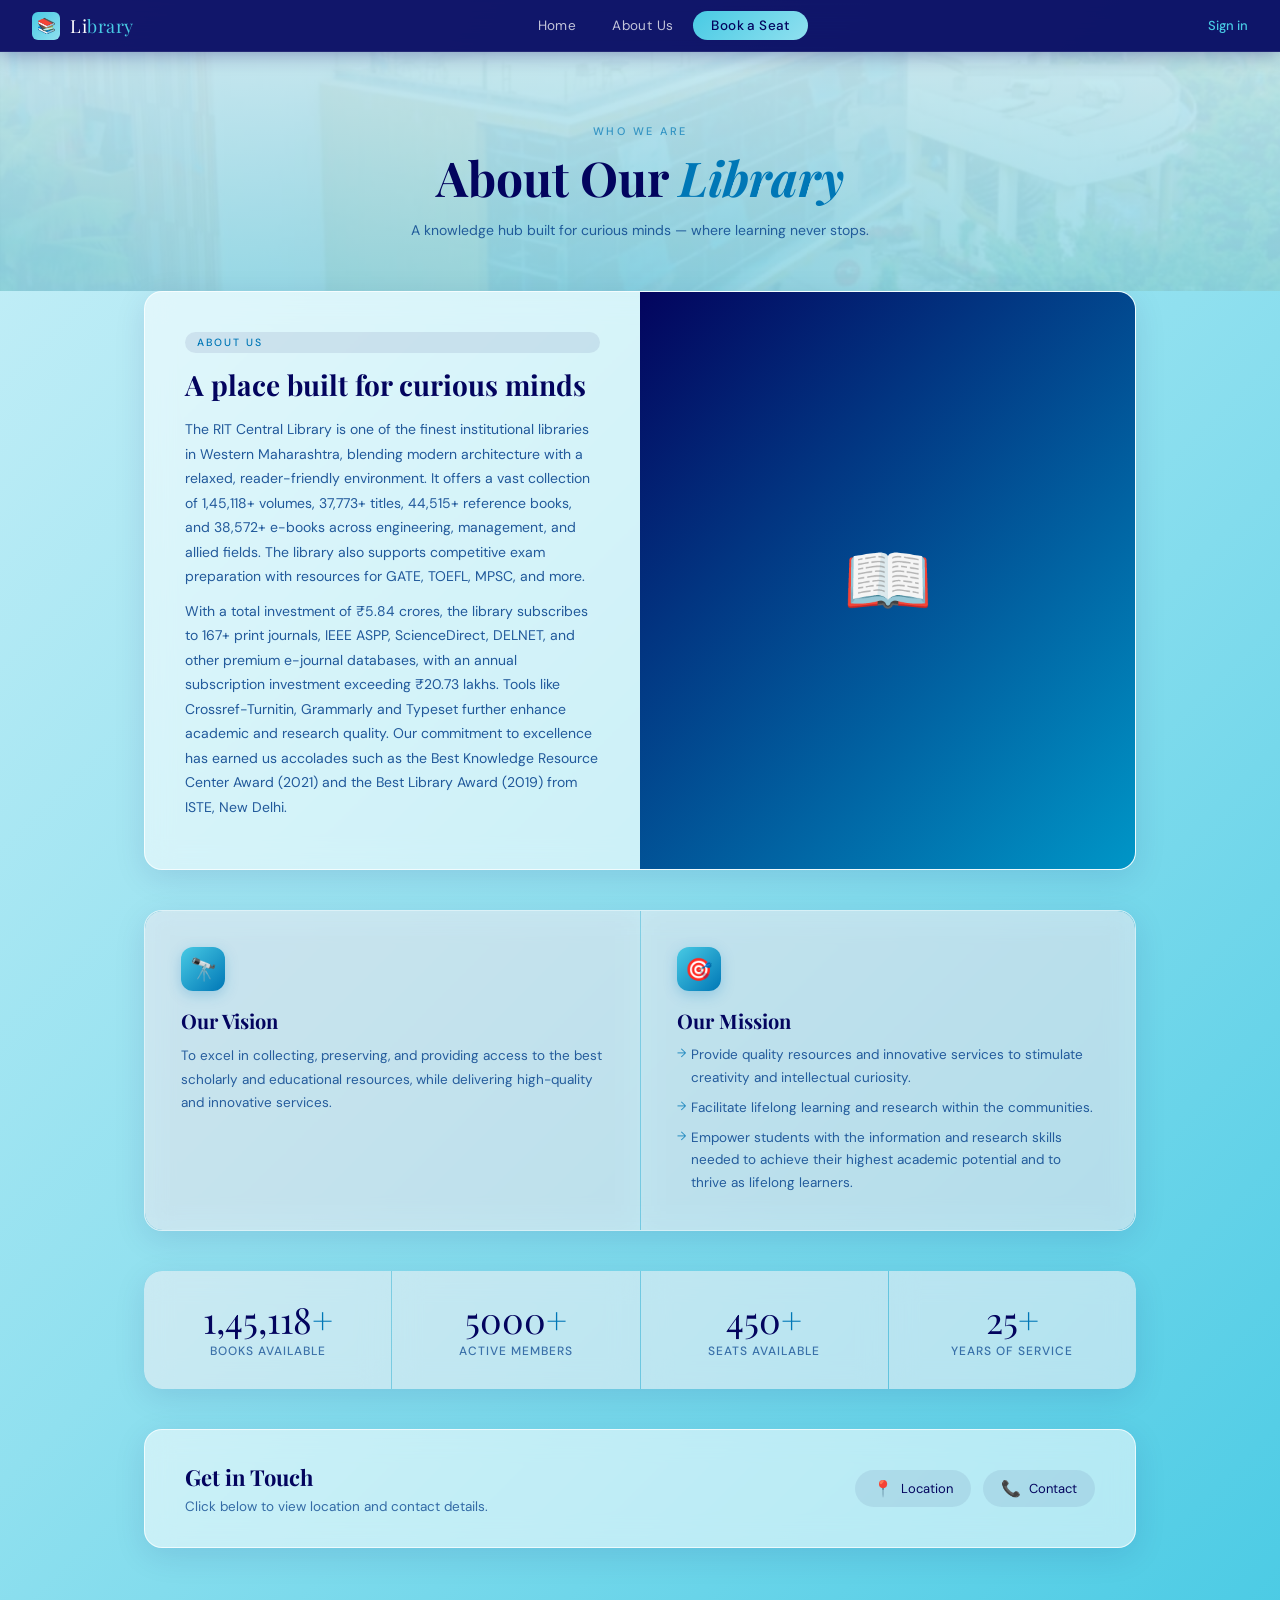
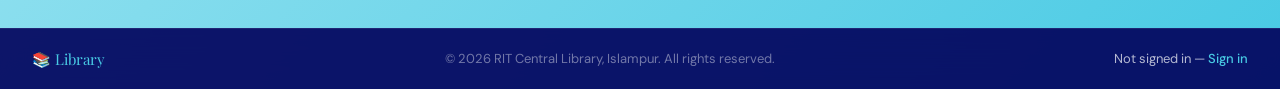
==== aboutUs.html @ e01e8cc7 "first commit" ====
<!DOCTYPE html>
<html lang="en">
<head>
    <title>About Us — Library</title>
    <meta charset="UTF-8" />
    <meta name="viewport" content="width=device-width, initial-scale=1.0" />
    <link href="https://fonts.googleapis.com/css2?family=Playfair+Display:ital,wght@0,600;1,500&family=DM+Sans:wght@300;400;500&display=swap" rel="stylesheet">
    <link rel="stylesheet" href="nav-profile.css" />
    <style>
        *, *::before, *::after { box-sizing: border-box; margin: 0; padding: 0; }
        body {
            width: 100%; min-height: 100vh;
            background: linear-gradient(135deg, #caf0f8 0%, #90e0ef 50%, #48cae4 100%);
            font-family: 'DM Sans', sans-serif;
            display: flex; flex-direction: column;
        }
        nav {
            width: 100%; display: flex; align-items: center;
            justify-content: space-between; padding: 0 32px; height: 52px;
            background: rgba(3, 4, 94, 0.92); backdrop-filter: blur(12px);
            -webkit-backdrop-filter: blur(12px); position: sticky; top: 0; z-index: 100;
            border-bottom: 1px solid rgba(255,255,255,0.08);
            box-shadow: 0 2px 20px rgba(3, 4, 94, 0.35);
        }
        .logo-wrap { display: flex; align-items: center; gap: 10px; text-decoration: none; cursor: pointer; flex-shrink: 0; }
        .logo-icon {
            width: 28px; height: 28px;
            background: linear-gradient(135deg, #48cae4, #90e0ef);
            border-radius: 6px; display: flex; align-items: center;
            justify-content: center; font-size: 15px; transition: transform 0.3s ease;
        }
        .logo-wrap:hover .logo-icon { transform: rotate(-8deg) scale(1.1); }
        .logo-text { font-family: 'Playfair Display', serif; font-size: 18px; color: #fff; letter-spacing: 0.5px; }
        .logo-text span { color: #48cae4; }
        nav ul { list-style: none; display: flex; align-items: center; gap: 4px; }
        nav ul li a {
            display: inline-block; text-decoration: none;
            color: rgba(255,255,255,0.75); font-family: 'DM Sans', sans-serif;
            font-size: 13.5px; font-weight: 400; letter-spacing: 0.4px;
            padding: 6px 16px; border-radius: 20px; transition: all 0.25s ease;
        }
        nav ul li a:hover { color: #fff; background: rgba(72,202,228,0.18); }
        nav ul li a.cta { color: #03045e; background: linear-gradient(135deg, #48cae4, #90e0ef); font-weight: 500; padding: 6px 18px; }
        nav ul li a.cta:hover { background: linear-gradient(135deg, #90e0ef, #caf0f8); transform: translateY(-1px); box-shadow: 0 4px 14px rgba(72,202,228,0.45); }
        .page-hero {
            text-align: center; padding: 72px 20px 48px;
            background:
                linear-gradient(180deg, rgba(202,240,248,0.82) 0%, rgba(144,224,239,0.78) 100%),
                url('images/rit_lib.jpeg') center 40% / cover no-repeat;
            position: relative;
        }
        .page-hero .eyebrow { font-size: 11px; font-weight: 500; letter-spacing: 2.5px; text-transform: uppercase; color: #0077b6; opacity: 0.7; margin-bottom: 12px; }
        .page-hero h1 { font-family: 'Playfair Display', serif; font-size: clamp(28px, 4.5vw, 48px); color: #03045e; line-height: 1.15; margin-bottom: 14px; }
        .page-hero h1 em { font-style: italic; color: #0077b6; }
        .page-hero p { font-size: 14px; color: #023e8a; opacity: 0.8; max-width: 480px; margin: 0 auto; line-height: 1.7; }
        .content-wrap { max-width: 1040px; margin: 0 auto; padding: 0 24px 80px; display: flex; flex-direction: column; gap: 40px; flex: 1; }
        .card { background: rgba(255,255,255,0.55); backdrop-filter: blur(14px); -webkit-backdrop-filter: blur(14px); border: 1px solid rgba(255,255,255,0.7); border-radius: 18px; box-shadow: 0 8px 32px rgba(3, 4, 94, 0.10); overflow: hidden; }
        .section-label { display: inline-block; background: rgba(3, 4, 94, 0.08); color: #0077b6; font-size: 10.5px; font-weight: 500; letter-spacing: 2px; text-transform: uppercase; padding: 4px 12px; border-radius: 20px; margin-bottom: 14px; }
        .about-intro { display: grid; grid-template-columns: 1fr 1fr; gap: 0; }
        .about-intro .text-side { padding: 40px; display: flex; flex-direction: column; justify-content: center; }
        .about-intro .text-side h2 { font-family: 'Playfair Display', serif; font-size: clamp(20px, 2.5vw, 28px); color: #03045e; margin-bottom: 14px; line-height: 1.3; }
        .about-intro .text-side p { font-size: 14px; color: #023e8a; opacity: 0.85; line-height: 1.75; margin-bottom: 10px; }
        .about-intro .img-side { background: linear-gradient(135deg, #03045e 0%, #0096c7 100%); min-height: 280px; display: flex; align-items: center; justify-content: center; font-size: 72px; position: relative; overflow: hidden; }
        .about-intro .img-side img { width: 100%; height: 100%; object-fit: cover; display: block; position: absolute; inset: 0; }
        .vm-grid { display: grid; grid-template-columns: 1fr 1fr; gap: 1px; background: rgba(3,4,94,0.08); }
        .vm-block { background: rgba(255,255,255,0.55); backdrop-filter: blur(14px); padding: 36px; }
        .vm-block:first-child { border-radius: 18px 0 0 18px; }
        .vm-block:last-child  { border-radius: 0 18px 18px 0; }
        .vm-block .icon { width: 44px; height: 44px; background: linear-gradient(135deg, #48cae4, #0077b6); border-radius: 12px; display: flex; align-items: center; justify-content: center; font-size: 22px; margin-bottom: 16px; box-shadow: 0 4px 14px rgba(0,119,182,0.25); }
        .vm-block h3 { font-family: 'Playfair Display', serif; font-size: 20px; color: #03045e; margin-bottom: 10px; }
        .vm-block p { font-size: 13.5px; color: #023e8a; opacity: 0.82; line-height: 1.72; }
        .mission-list { list-style: none; padding: 0; margin: 0; display: flex; flex-direction: column; gap: 8px; }
        .mission-list li { font-size: 13.5px; color: #023e8a; opacity: 0.82; line-height: 1.65; padding-left: 14px; position: relative; }
        .mission-list li::before { content: '→'; position: absolute; left: 0; color: #0077b6; font-size: 12px; }
        .stats-row { display: grid; grid-template-columns: repeat(4, 1fr); gap: 1px; background: rgba(3,4,94,0.08); border-radius: 18px; overflow: hidden; box-shadow: 0 8px 32px rgba(3,4,94,0.10); }
        .stat-box { background: rgba(255,255,255,0.55); backdrop-filter: blur(14px); padding: 30px 20px; text-align: center; }
        .stat-box .number { font-family: 'Playfair Display', serif; font-size: clamp(22px, 3vw, 36px); color: #03045e; line-height: 1; margin-bottom: 6px; }
        .stat-box .number span { color: #0077b6; }
        .stat-box .label { font-size: 12px; color: #023e8a; opacity: 0.7; text-transform: uppercase; letter-spacing: 1px; font-weight: 500; }
        .contact-strip { display: flex; align-items: center; justify-content: space-between; flex-wrap: wrap; gap: 20px; padding: 32px 40px; }
        .contact-strip .left h3 { font-family: 'Playfair Display', serif; font-size: clamp(18px, 2.5vw, 22px); color: #03045e; margin-bottom: 6px; }
        .contact-strip .left p { font-size: 13.5px; color: #023e8a; opacity: 0.75; }
        .contact-items { display: flex; gap: 12px; flex-wrap: wrap; }
        .contact-chip { display: flex; align-items: center; gap: 8px; background: rgba(3,4,94,0.07); border: none; border-radius: 30px; padding: 8px 18px; font-size: 13px; color: #03045e; cursor: pointer; font-family: 'DM Sans', sans-serif; transition: background 0.2s; }
        .contact-chip:hover { background: rgba(3,4,94,0.14); }
        .contact-chip .ci { font-size: 16px; }
        .info-box { margin-top: 16px; padding: 14px 18px; background: rgba(255,255,255,0.6); border-radius: 12px; line-height: 1.85; width: 100%; font-size: 13.5px; color: #03045e; display: none; }
        .info-box.visible { display: block; }
        footer { background: rgba(3, 4, 94, 0.92); backdrop-filter: blur(12px); -webkit-backdrop-filter: blur(12px); border-top: 1px solid rgba(255,255,255,0.08); color: rgba(255,255,255,0.7); padding: 20px 32px; display: flex; align-items: center; justify-content: space-between; flex-wrap: wrap; gap: 14px; font-size: 13px; }
        footer .footer-left { font-family: 'Playfair Display', serif; color: #48cae4; font-size: 15px; }
        footer .footer-center { opacity: 0.6; }
        footer .footer-profile { display: flex; align-items: center; gap: 10px; }
        footer .profile-avatar { width: 32px; height: 32px; border-radius: 50%; background: linear-gradient(135deg, #48cae4, #0077b6); display: flex; align-items: center; justify-content: center; font-size: 14px; font-weight: 600; color: #fff; text-transform: uppercase; }
        footer .profile-name { color: #caf0f8; font-weight: 500; }
        footer .profile-role { color: rgba(202,240,248,0.5); font-size: 12px; }
        footer .login-prompt a { color: #48cae4; text-decoration: none; font-weight: 500; }
        footer .login-prompt a:hover { text-decoration: underline; }
        @media (max-width: 700px) {
            .about-intro { grid-template-columns: 1fr; }
            .about-intro .img-side { min-height: 180px; }
            .vm-grid { grid-template-columns: 1fr; }
            .vm-block:first-child { border-radius: 18px 18px 0 0; }
            .vm-block:last-child  { border-radius: 0 0 18px 18px; }
            .stats-row { grid-template-columns: 1fr 1fr; }
            .contact-strip { flex-direction: column; align-items: flex-start; }
            footer { flex-direction: column; align-items: flex-start; text-align: left; }
        }
        @media (max-width: 480px) {
            nav { padding: 0 16px; }
            .content-wrap { padding: 0 14px 60px; }
            .about-intro .text-side { padding: 24px 20px; }
            .vm-block { padding: 24px 20px; }
            .stat-box { padding: 22px 14px; }
            .contact-strip { padding: 24px 20px; }
            .page-hero { padding: 32px 16px 20px; }
        }
    </style>
</head>
<body>
    <!-- NAVBAR -->
    <nav>
        <a class="logo-wrap" href="index.html">
            <div class="logo-icon">📚</div>
            <span class="logo-text">Li<span>brary</span></span>
        </a>
        <ul>
            <li><a href="index.html">Home</a></li>
            <li><a href="aboutUs.html">About Us</a></li>
            <li><a href="booking.html" class="cta">Book a Seat</a></li>
        </ul>
    </nav>

    <!-- PAGE HERO -->
    <div class="page-hero">
        <div class="eyebrow">Who we are</div>
        <h1>About Our <em>Library</em></h1>
        <p>A knowledge hub built for curious minds — where learning never stops.</p>
    </div>

    <!-- CONTENT -->
    <div class="content-wrap">

        <!-- 1. INTRO CARD -->
        <div class="card">
            <div class="about-intro">
                <div class="text-side">
                    <span class="section-label">About Us</span>
                    <h2>A place built for curious minds</h2>
                    <p>The RIT Central Library is one of the finest institutional libraries in Western Maharashtra, blending modern architecture with a relaxed, reader-friendly environment. It offers a vast collection of 1,45,118+ volumes, 37,773+ titles, 44,515+ reference books, and 38,572+ e-books across engineering, management, and allied fields. The library also supports competitive exam preparation with resources for GATE, TOEFL, MPSC, and more.</p>
                    <p>With a total investment of ₹5.84 crores, the library subscribes to 167+ print journals, IEEE ASPP, ScienceDirect, DELNET, and other premium e-journal databases, with an annual subscription investment exceeding ₹20.73 lakhs. Tools like Crossref-Turnitin, Grammarly and Typeset further enhance academic and research quality. Our commitment to excellence has earned us accolades such as the Best Knowledge Resource Center Award (2021) and the Best Library Award (2019) from ISTE, New Delhi.</p>
                </div>
                <div class="img-side">
                    <img src="night_lib.jpg" alt="Library interior" onerror="this.style.display='none'">
                    📖
                </div>
            </div>
        </div>

        <!-- 2. VISION & MISSION -->
        <div class="vm-grid card" style="border-radius:18px;">
            <div class="vm-block">
                <div class="icon">🔭</div>
                <h3>Our Vision</h3>
                <p>To excel in collecting, preserving, and providing access to the best scholarly and educational resources, while delivering high-quality and innovative services.</p>
            </div>
            <div class="vm-block">
                <div class="icon">🎯</div>
                <h3>Our Mission</h3>
                <ul class="mission-list">
                    <li>Provide quality resources and innovative services to stimulate creativity and intellectual curiosity.</li>
                    <li>Facilitate lifelong learning and research within the communities.</li>
                    <li>Empower students with the information and research skills needed to achieve their highest academic potential and to thrive as lifelong learners.</li>
                </ul>
            </div>
        </div>

        <!-- 3. STATS -->
        <div class="stats-row">
            <div class="stat-box">
                <div class="number">1,45,118<span>+</span></div>
                <div class="label">Books Available</div>
            </div>
            <div class="stat-box">
                <div class="number">5000<span>+</span></div>
                <div class="label">Active Members</div>
            </div>
            <div class="stat-box">
                <div class="number">450<span>+</span></div>
                <div class="label">Seats Available</div>
            </div>
            <div class="stat-box">
                <div class="number">25<span>+</span></div>
                <div class="label">Years of Service</div>
            </div>
        </div>

        <!-- 4. CONTACT STRIP -->
        <div class="card">
            <div class="contact-strip">
                <div class="left">
                    <h3>Get in Touch</h3>
                    <p>Click below to view location and contact details.</p>
                </div>
                <div class="contact-items">
                    <button class="contact-chip" onclick="toggleBox('locationBox')">
                        <span class="ci">📍</span> Location
                    </button>
                    <button class="contact-chip" onclick="toggleBox('contactBox')">
                        <span class="ci">📞</span> Contact
                    </button>
                </div>
                <div id="locationBox" class="info-box">
                    <p><strong>📍 Location:</strong> RIT Campus, Islampur, Maharashtra</p>
                    <p style="margin-top:6px;">
                        <a href="https://www.google.com/maps?q=RIT+Campus+Islampur+Maharashtra" target="_blank" style="color:#0077b6;font-size:13px;">Open in Google Maps →</a>
                    </p>
                </div>
                <div id="contactBox" class="info-box">
                    <p><strong>📞 Phone:</strong> +91 9876543210</p>
                    <p><strong>✉ Email:</strong> library@rit.edu</p>
                </div>
            </div>
        </div>

    </div><!-- /content-wrap -->

    <!-- FOOTER -->
    <footer>
        <div class="footer-left">📚 Library</div>
        <div class="footer-center">© 2026 RIT Central Library, Islampur. All rights reserved.</div>
        <div id="footer-user"></div>
    </footer>

    <script src="nav-profile.js"></script>
    <script>
        function toggleBox(id) {
            const box = document.getElementById(id);
            const isVisible = box.classList.contains('visible');
            document.querySelectorAll('.info-box').forEach(b => b.classList.remove('visible'));
            if (!isVisible) box.classList.add('visible');
        }
    </script>
</body>
</html>
---- nav-profile.css ----
/* ═══════════════════════════════════════════════════
   nav-profile.css  —  shared across all pages
   ═══════════════════════════════════════════════════ */

/* ── NAV PROFILE CHIP ── */
.nav-profile { display: flex; align-items: center; gap: 8px; margin-left: 12px; cursor: pointer; position: relative; }
.nav-avatar { width: 30px; height: 30px; border-radius: 50%; background: linear-gradient(135deg, #48cae4, #0077b6); display: flex; align-items: center; justify-content: center; font-size: 12px; font-weight: 700; color: #fff; text-transform: uppercase; flex-shrink: 0; border: 2px solid rgba(72,202,228,0.5); transition: border-color 0.2s; }
.nav-profile:hover .nav-avatar { border-color: #48cae4; }
.nav-profile-name { font-size: 13px; color: #caf0f8; font-weight: 500; max-width: 100px; white-space: nowrap; overflow: hidden; text-overflow: ellipsis; }

/* Dropdown */
.nav-dropdown { position: absolute; top: calc(100% + 10px); right: 0; background: #03045e; border: 1px solid rgba(72,202,228,0.2); border-radius: 12px; padding: 8px 0; min-width: 180px; box-shadow: 0 8px 32px rgba(3,4,94,0.4); z-index: 300; opacity: 0; pointer-events: none; transform: translateY(-6px); transition: opacity 0.2s, transform 0.2s; }
.nav-profile.open .nav-dropdown { opacity: 1; pointer-events: all; transform: translateY(0); }
.nav-dropdown-name { padding: 10px 16px 4px; font-size: 13px; font-weight: 600; color: #caf0f8; }
.nav-dropdown-email { padding: 0 16px 10px; font-size: 11px; color: rgba(202,240,248,0.5); border-bottom: 1px solid rgba(255,255,255,0.08); }
.nav-dropdown-item { display: block; padding: 10px 16px; font-size: 13px; color: rgba(202,240,248,0.8); text-decoration: none; cursor: pointer; transition: background 0.15s; background: none; border: none; width: 100%; text-align: left; font-family: 'DM Sans', sans-serif; }
.nav-dropdown-item:hover { background: rgba(72,202,228,0.12); color: #fff; }
.nav-dropdown-item.logout { color: #e63946; }
.nav-dropdown-item.logout:hover { background: rgba(230,57,70,0.1); }

/* ── HAMBURGER ── */
.hamburger { display: none; flex-direction: column; gap: 5px; cursor: pointer; padding: 4px; margin-left: 8px; background: none; border: none; }
.hamburger span { display: block; width: 22px; height: 2px; background: rgba(255,255,255,0.85); border-radius: 2px; transition: all 0.3s ease; }
.hamburger.open span:nth-child(1) { transform: translateY(7px) rotate(45deg); }
.hamburger.open span:nth-child(2) { opacity: 0; }
.hamburger.open span:nth-child(3) { transform: translateY(-7px) rotate(-45deg); }

/* ── MOBILE NAV DRAWER ── */
.mobile-nav { display: none; position: fixed; top: 52px; left: 0; right: 0; background: rgba(3, 4, 94, 0.97); backdrop-filter: blur(16px); -webkit-backdrop-filter: blur(16px); z-index: 99; padding: 16px 24px 24px; border-bottom: 1px solid rgba(72,202,228,0.15); box-shadow: 0 8px 32px rgba(3,4,94,0.5); flex-direction: column; gap: 4px; }
.mobile-nav.open { display: flex; }
.mobile-nav a { display: block; padding: 12px 8px; color: rgba(255,255,255,0.82); text-decoration: none; font-size: 15px; font-weight: 400; border-radius: 10px; transition: background 0.2s, color 0.2s; }
.mobile-nav a:hover { background: rgba(72,202,228,0.12); color: #fff; }
.mobile-nav a.cta { margin-top: 8px; background: linear-gradient(135deg, #48cae4, #90e0ef); color: #03045e; font-weight: 600; text-align: center; }
.mobile-nav .mobile-divider { height: 1px; background: rgba(255,255,255,0.08); margin: 8px 0; }
.mobile-profile-strip { display: flex; align-items: center; gap: 10px; padding: 12px 8px 8px; }
.mobile-profile-name { color: #caf0f8; font-size: 14px; font-weight: 600; }
.mobile-profile-email { color: rgba(202,240,248,0.5); font-size: 12px; }

/* ── RESPONSIVE BREAKPOINT ── */
@media (max-width: 640px) {
  nav ul { display: none; }
  .hamburger { display: flex; }
  .nav-profile-name { display: none; }
}
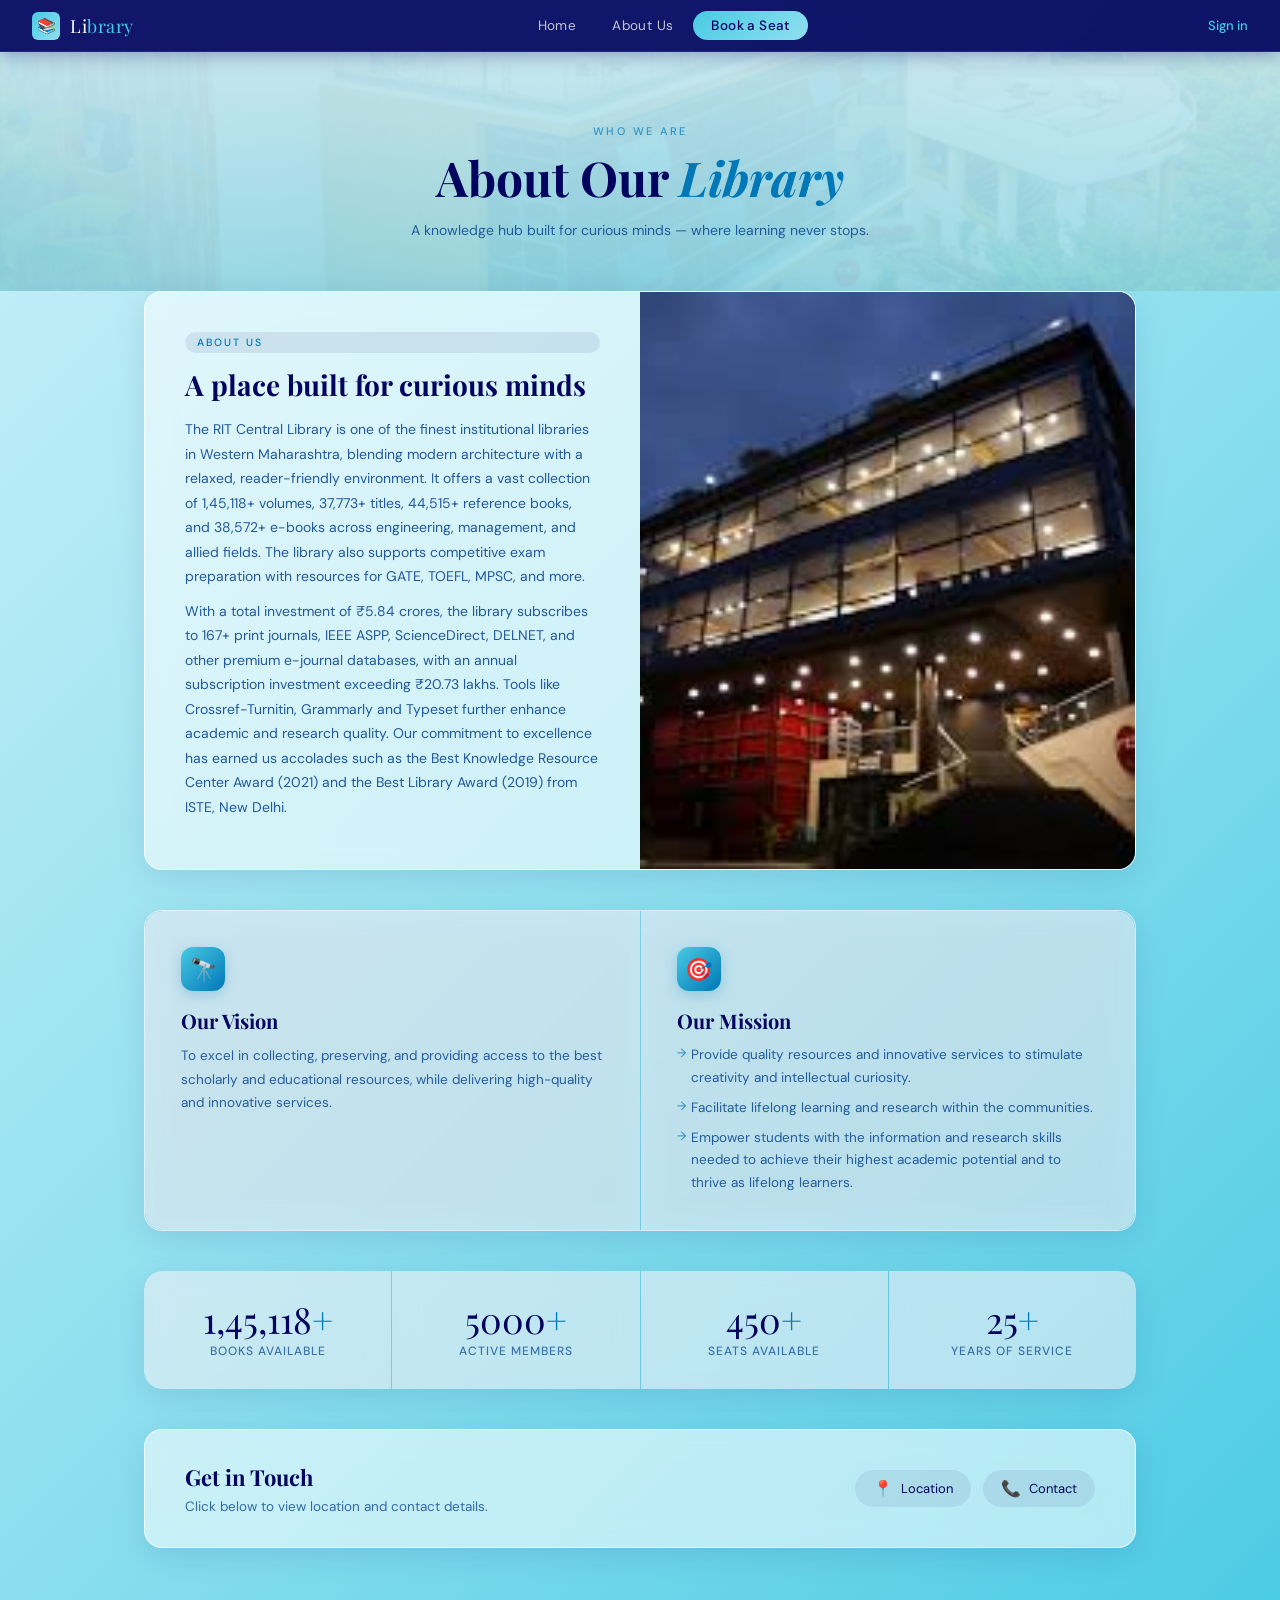
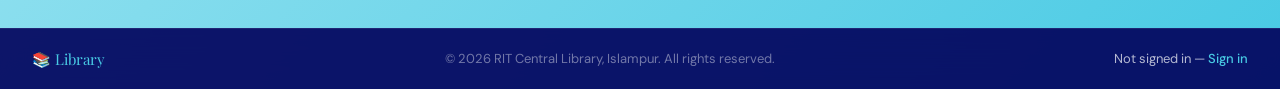
==== commit 93d0180b: "Image in About Us page" ====
--- a/aboutUs.html
+++ b/aboutUs.html
@@ -150,8 +150,8 @@
                     <p>With a total investment of ₹5.84 crores, the library subscribes to 167+ print journals, IEEE ASPP, ScienceDirect, DELNET, and other premium e-journal databases, with an annual subscription investment exceeding ₹20.73 lakhs. Tools like Crossref-Turnitin, Grammarly and Typeset further enhance academic and research quality. Our commitment to excellence has earned us accolades such as the Best Knowledge Resource Center Award (2021) and the Best Library Award (2019) from ISTE, New Delhi.</p>
                 </div>
                 <div class="img-side">
-                    <img src="night_lib.jpg" alt="Library interior" onerror="this.style.display='none'">
-                    📖
+                    <img src="images\night_lib.jpg" alt="Library interior" onerror="this.style.display='none'">
+            
                 </div>
             </div>
         </div>
